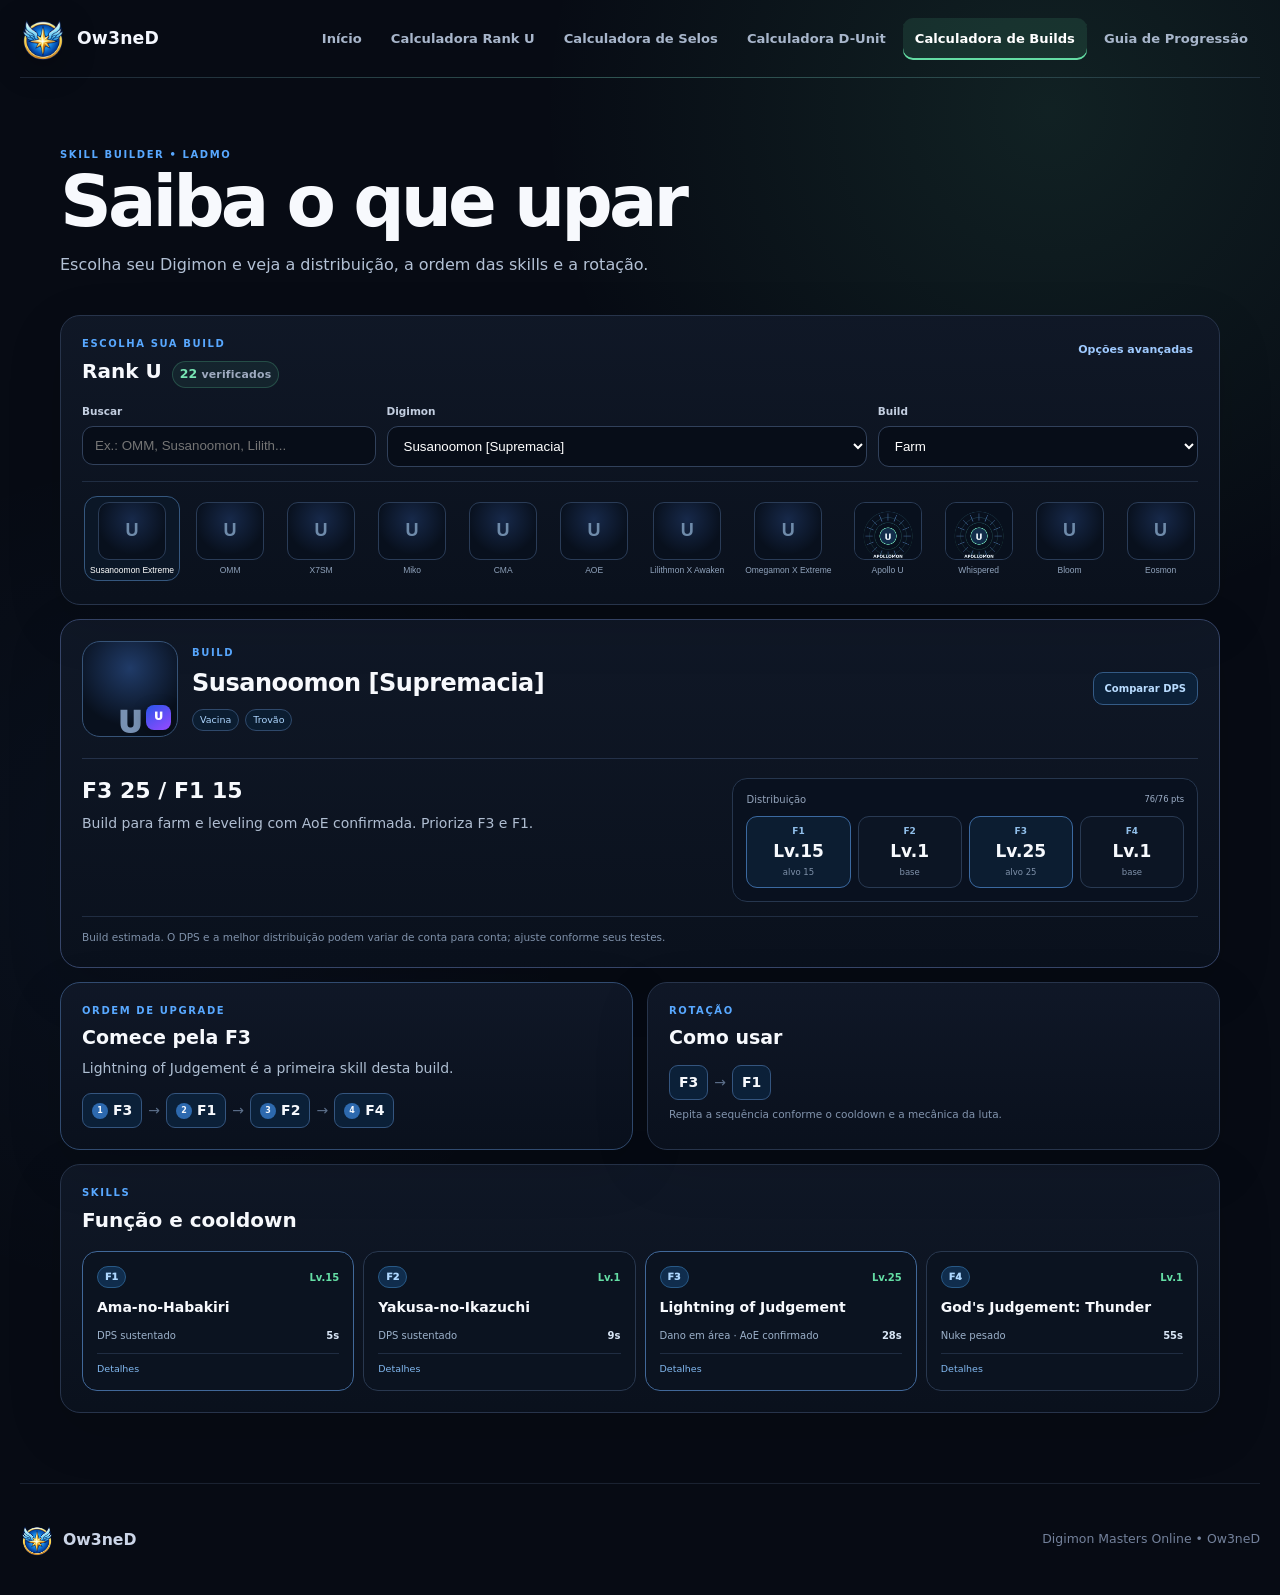
==== builds/index.html @ dea4ea3b "Add files via upload" ====
<!DOCTYPE html>

<html lang="pt-BR">
<head>
<meta charset="utf-8"/>
<meta content="width=device-width,initial-scale=1" name="viewport"/>
<meta content="#070b14" name="theme-color"/>
<meta content="Skill Builder da Ow3neD para builds Farm e DPS, skills e estimativa de DPS dos Digimon Rank U do LADMO." name="description"/>
<title>Calculadora de Builds | Ow3neD</title>
<link href="../assets/logo.png" rel="icon" type="image/png"/><link href="../assets/site.css?v=5" rel="stylesheet"/><link href="../assets/ow3ned-ui.css?v=41" rel="stylesheet"/><link href="styles.css?v=47" rel="stylesheet"/><link href="integration.css?v=47" rel="stylesheet"/>
</head>
<body data-page="builds">
<a class="skip-link" href="#conteudo">Pular para o conteúdo</a><header class="site-header">
<a aria-label="Ow3neD - página inicial" class="brand" href="../"><img alt="" height="52" src="../assets/logo.png" width="52"/><span>Ow3neD</span></a>
<nav aria-label="Navegação principal">
<a href="../">Início</a>
<a href="../calculator/">Calculadora Rank U</a>
<a href="../seals/">Calculadora de Selos</a>
<a href="../dunit/">Calculadora D-Unit</a>
<a aria-current="page" class="active" href="./">Calculadora de Builds</a>
<a href="../guide/">Guia de Progressão</a>
</nav>
</header>
<main class="shell" id="conteudo">
<section class="intro">
<p class="eyebrow">SKILL BUILDER • LADMO</p>
<h1>Saiba o que upar</h1>
<p>Escolha seu Digimon e veja a distribuição, a ordem das skills e a rotação.</p>
</section>
<section aria-labelledby="picker-title" class="picker panel">
<div class="picker-head">
<div><p class="eyebrow">ESCOLHA SUA BUILD</p><div class="picker-title-line"><h2 id="picker-title">Rank U</h2><span class="verified-count"><strong id="uCount">—</strong> verificados</span></div></div>
<button aria-controls="advancedOptions" aria-expanded="false" class="text-button" id="toggleAdvanced" type="button">Opções avançadas</button>
</div>
<div class="picker-grid">
<label>Buscar<input id="search" placeholder="Ex.: OMM, Susanoomon, Lilith..." type="search"/></label>
<label>Digimon<select id="digimon"></select></label>
<label>Build<select id="mode"></select></label>
</div>
<div class="advanced" hidden="" id="advancedOptions">
<label>Atributo<select id="attribute"><option value="all">Todos</option><option>Vacina</option><option>Dados</option><option>Vírus</option><option>Desconhecido</option></select></label>
<label>Limite da skill<select id="cap"><option>10</option><option>15</option><option>20</option><option selected="">25</option></select></label>
<label>Pontos disponíveis<input id="points" max="200" min="0" type="number" value="76"/></label>
</div>
<div aria-label="Catálogo visual Rank U" class="portrait-strip" id="portraitStrip"></div>
</section>
<section aria-live="polite" class="build-hero panel">
<div class="build-title-row">
<div class="digi-portrait main-portrait" id="mainPortrait"><img alt="" decoding="async" id="digiPortrait" loading="eager" referrerpolicy="no-referrer"/><span class="portrait-fallback">U</span><span class="rank-chip">U</span></div>
<div class="build-name">
<p class="eyebrow">BUILD</p>
<h2 id="digiName">—</h2>
<div class="tags" id="tags"></div>
</div>
<div class="hero-actions"><button class="dps-button" id="openDps" type="button">Comparar DPS</button></div>
</div>
<div class="build-summary">
<div class="summary-main">
<h3 id="buildTitle">—</h3>
<p id="buildReason">—</p>
</div>
<div class="allocation-wrap">
<div class="allocation-head"><span>Distribuição</span><small id="usedPoints">—</small></div>
<div class="allocation" id="allocation"></div>
</div>
</div>
<p class="estimate-notice">Build estimada. O DPS e a melhor distribuição podem variar de conta para conta; ajuste conforme seus testes.</p>
</section>
<section class="quick-grid">
<article class="panel quick-card focus-card">
<p class="eyebrow">ORDEM DE UPGRADE</p>
<h2 id="nextSkill">—</h2>
<p id="nextReason">—</p>
<div class="priority-track" id="priorityTrack"></div>
</article>
<article class="panel quick-card">
<p class="eyebrow">ROTAÇÃO</p>
<h2>Como usar</h2>
<div class="rotation" id="rotation"></div>
<p class="helper" id="rotationNote"></p>
</article>
</section>
<section aria-labelledby="skills-title" class="panel skills-panel">
<div class="section-head"><div><p class="eyebrow">SKILLS</p><h2 id="skills-title">Função e cooldown</h2></div></div>
<div class="skills" id="skills"></div>
</section>
</main>
<dialog aria-labelledby="dpsTitle" class="dps-modal" id="dpsModal">
<form class="dps-dialog" method="dialog">
<div class="dps-head">
<div><p class="eyebrow">COMPARADOR</p><h2 id="dpsTitle">Comparar DPS de builds</h2><p id="dpsDigiName"></p></div>
<button aria-label="Fechar" class="close-dialog" value="cancel">×</button>
</div>
<div class="dps-basics">
<label>Duração do teste (s)<input id="dpsDuration" max="600" min="10" type="number" value="60"/></label>
<label>AT / dano normal usado<input id="dpsAttack" min="0" type="number" value="0"/></label>
<label>AS (s)<input id="dpsAttackSpeed" min="0.1" step="0.01" type="number" value="2.5"/></label>
</div>
<p class="dps-helper">AT, AS, níveis, cooldown, animação e danos de skill conhecidos são preenchidos automaticamente. Ajuste qualquer valor para os números da sua conta.</p>
<section aria-labelledby="mechanicsTitle" class="compare-mechanics">
<div class="compare-section-head"><h3 id="mechanicsTitle">Mecânica das skills</h3><small>Preencha os campos que estiverem em branco.</small></div>
<div class="compare-mechanics-list" id="compareMechanics"></div>
</section>
<div class="compare-builds">
<section aria-labelledby="buildATitle" class="compare-build-card">
<div class="compare-build-head"><div><span>BUILD A</span><h3 id="buildATitle">Configuração A</h3></div><select aria-label="Selecionar Build A" id="compareBuildA"></select></div>
<label class="rotation-input">Rotação<input id="compareRotationA" placeholder="F1, F2, F1, F3" type="text"/></label>
<div class="compare-skill-list" id="compareSkillInputsA"></div>
</section>
<section aria-labelledby="buildBTitle" class="compare-build-card alt">
<div class="compare-build-head"><div><span>BUILD B</span><h3 id="buildBTitle">Configuração B</h3></div><select aria-label="Selecionar Build B" id="compareBuildB"></select></div>
<label class="rotation-input">Rotação<input id="compareRotationB" placeholder="F1, F3, F1" type="text"/></label>
<div class="compare-skill-list" id="compareSkillInputsB"></div>
</section>
</div>
<button class="run-dps" id="runDps" type="button">Comparar DPS estimado</button>
<div aria-live="polite" class="dps-result" id="dpsResult"></div>
</form>
</dialog>
<footer><div class="footer-brand"><img alt="" height="34" src="../assets/logo.png" width="34"/><strong>Ow3neD</strong></div><p>Digimon Masters Online • Ow3neD</p></footer>
<script src="data.js?v=47"></script>
<script src="dps-engine.js?v=47"></script>
<script src="app.js?v=47"></script>
<script src="../assets/ow3ned-nav.js?v=41"></script></body>
</html>
---- assets/site.css ----
:root{--bg:#070c16;--panel:#0f1726;--panel2:#131e31;--text:#f4f7ff;--muted:#9ca9c2;--blue:#4a9cff;--blue2:#55d6ff;--gold:#ffb224;--line:#24314a;--max:1180px}*{box-sizing:border-box}html{scroll-behavior:smooth}body{margin:0;background:radial-gradient(circle at 82% 8%,rgba(38,103,181,.18),transparent 28%),var(--bg);color:var(--text);font-family:Inter,ui-sans-serif,system-ui,-apple-system,"Segoe UI",sans-serif;min-height:100vh}.site-header{width:min(var(--max),calc(100% - 40px));height:84px;margin:auto;display:flex;align-items:center;justify-content:space-between;border-bottom:1px solid rgba(109,140,184,.2)}.brand{display:flex;align-items:center;gap:12px;color:var(--text);text-decoration:none;font-weight:850;font-size:1.35rem;letter-spacing:.02em}.brand img,.footer-brand img{object-fit:contain}.site-header nav{display:flex;align-items:center;gap:8px}.site-header nav a{color:#aebad1;text-decoration:none;font-size:.91rem;font-weight:650;padding:12px 14px;border-radius:10px;transition:.2s}.site-header nav a:hover,.site-header nav a:focus-visible,.site-header nav a.active{color:#fff;background:rgba(74,156,255,.12)}main{width:min(var(--max),calc(100% - 40px));margin:auto}.hero{min-height:510px;display:grid;grid-template-columns:1.25fr .75fr;gap:64px;align-items:center;padding:70px 0 54px}.eyebrow{margin:0 0 16px;color:var(--gold);font-size:.76rem;line-height:1.3;font-weight:850;letter-spacing:.24em}.hero h1{margin:0;max-width:780px;font-size:clamp(2.7rem,5.6vw,5.1rem);line-height:.98;letter-spacing:-.06em}.hero h1 span{color:var(--blue)}.lead{max-width:660px;color:#b4bfd3;font-size:1.08rem;line-height:1.72;margin:28px 0 32px}.hero-actions{display:flex;gap:12px;flex-wrap:wrap}.button{display:inline-flex;min-height:50px;align-items:center;justify-content:center;gap:22px;border-radius:12px;padding:0 20px;color:#fff;text-decoration:none;font-weight:800;font-size:.92rem;border:1px solid transparent;transition:transform .2s,box-shadow .2s,background .2s}.button:hover{transform:translateY(-2px)}.button.primary{background:linear-gradient(135deg,#287ce8,#54a8ff);box-shadow:0 12px 34px rgba(42,132,237,.22)}.button.secondary{border-color:#34445f;background:#111b2c;color:#dce5f6}.crest{position:relative;min-height:360px;display:grid;place-items:center}.crest img{position:relative;z-index:2;width:166px;height:152px;image-rendering:auto;filter:drop-shadow(0 20px 34px rgba(0,0,0,.5));transform:scale(1.05)}.crest>span{position:absolute;bottom:42px;z-index:2;color:#6c7c98;font-weight:800;font-size:.67rem;letter-spacing:.31em}.crest-ring{position:absolute;border-radius:50%;border:1px solid rgba(71,158,255,.38)}.ring-one{width:330px;height:330px;box-shadow:inset 0 0 80px rgba(36,120,220,.08)}.ring-two{width:255px;height:255px;border-color:rgba(255,178,36,.22);animation:pulse 4s ease-in-out infinite}@keyframes pulse{50%{transform:scale(1.05);opacity:.65}}.resources{padding:64px 0 76px;border-top:1px solid rgba(109,140,184,.18)}.section-heading{display:flex;align-items:end;justify-content:space-between;gap:32px;margin-bottom:28px}.section-heading h2{font-size:clamp(1.8rem,3.6vw,2.75rem);margin:0;letter-spacing:-.04em}.section-heading>p{color:var(--muted);max-width:380px;line-height:1.6;margin:0}.resource-grid{display:grid;grid-template-columns:1fr 1fr;gap:18px}.resource-card{min-height:300px;position:relative;display:grid;grid-template-columns:auto 1fr;align-content:start;gap:18px;padding:30px;border:1px solid var(--line);border-radius:20px;background:linear-gradient(145deg,rgba(18,29,48,.98),rgba(10,17,29,.98));color:var(--text);text-decoration:none;overflow:hidden;transition:transform .22s,border-color .22s,box-shadow .22s}.resource-card:hover{transform:translateY(-4px);border-color:#3e608b;box-shadow:0 20px 50px rgba(0,0,0,.28)}.resource-card:before{content:"";position:absolute;inset:auto -60px -100px auto;width:250px;height:250px;border-radius:50%;background:rgba(65,146,244,.09);filter:blur(2px)}.guide-card:before{background:rgba(255,178,36,.07)}.card-icon{display:grid;place-items:center;width:48px;height:48px;border-radius:13px;background:rgba(70,157,255,.13);border:1px solid rgba(70,157,255,.3);color:#78baff;font-size:1.35rem;font-weight:850}.guide-card .card-icon{color:#ffc15a;background:rgba(255,178,36,.1);border-color:rgba(255,178,36,.26)}.card-label{color:#7393bc;font-size:.7rem;font-weight:850;letter-spacing:.15em}.card-content h3{font-size:1.55rem;margin:10px 0 12px}.card-content p{color:#aab6cc;line-height:1.65;margin:0;max-width:500px}.card-link{display:inline-flex;gap:12px;align-items:center;margin-top:27px;color:#72b6ff;font-size:.89rem;font-weight:800}.guide-card .card-link{color:#ffc15a}.card-number{position:absolute;right:25px;top:20px;color:rgba(158,178,210,.12);font-size:3.8rem;font-weight:900;letter-spacing:-.08em}footer{width:min(var(--max),calc(100% - 40px));margin:auto;border-top:1px solid rgba(109,140,184,.18);min-height:112px;display:grid;grid-template-columns:1fr auto auto;align-items:center;gap:24px;color:#73819b;font-size:.78rem}.footer-brand{display:flex;align-items:center;gap:9px;color:#cbd5e7;font-size:.98rem}.viewer-main{width:min(1360px,calc(100% - 32px));margin:28px auto 40px}.viewer-head{display:flex;justify-content:space-between;align-items:end;gap:20px;margin-bottom:18px}.viewer-head h1{font-size:clamp(1.8rem,4vw,3rem);letter-spacing:-.04em;margin:0}.viewer-head p{color:var(--muted);margin:8px 0 0}.pdf-frame{display:block;width:100%;height:calc(100vh - 190px);min-height:620px;border:1px solid var(--line);border-radius:16px;background:#111827}.download-row{display:flex;gap:10px;flex-wrap:wrap}.download-row .button{min-height:44px}.calculator-shell{width:100%;min-height:calc(100vh - 85px);border:0;display:block;background:#080c18}@media(max-width:850px){.site-header{height:auto;padding:16px 0;align-items:flex-start}.site-header nav{flex-wrap:wrap;justify-content:flex-end}.site-header nav a{padding:9px;font-size:.8rem}.hero{grid-template-columns:1fr;padding:64px 0 34px}.crest{display:none}.resource-grid{grid-template-columns:1fr}.section-heading{align-items:flex-start;flex-direction:column}.viewer-head{align-items:flex-start;flex-direction:column}footer{grid-template-columns:1fr;padding:26px 0;gap:10px}}@media(max-width:560px){.site-header,main,footer{width:min(100% - 24px,var(--max))}.brand span{display:none}.site-header nav{gap:2px}.site-header nav a{font-size:.72rem}.hero{min-height:auto}.hero h1{font-size:2.65rem}.resource-card{grid-template-columns:1fr;min-height:330px;padding:24px}.card-number{font-size:3rem}.viewer-main{width:calc(100% - 16px)}.pdf-frame{height:70vh;min-height:460px}}
.skip-link{position:fixed;top:10px;left:10px;z-index:1000;padding:10px 14px;border-radius:9px;background:#fff;color:#07101e;font-weight:800;text-decoration:none;transform:translateY(-150%)}.skip-link:focus{transform:translateY(0)}
.crest img{width:180px;height:180px}.resource-card:focus-visible,.button:focus-visible{outline:3px solid #8fc4ff;outline-offset:3px}@media(prefers-reduced-motion:reduce){html{scroll-behavior:auto}.ring-two{animation:none}.button,.resource-card{transition:none}}
.guide-pages{display:grid;gap:18px}.guide-pages img{display:block;width:100%;height:auto;border:1px solid var(--line);border-radius:16px;background:#111827;box-shadow:0 16px 42px rgba(0,0,0,.25)}
.seal-card:before{background:rgba(85,214,255,.08)}.seal-card .card-icon{color:#79e1ff;background:rgba(85,214,255,.1);border-color:rgba(85,214,255,.26)}.seal-card .card-link{color:#79e1ff}
.dunit-card:before{background:rgba(139,92,246,.1)}.dunit-card .card-icon{color:#d2c3ff;background:rgba(139,92,246,.12);border-color:rgba(139,92,246,.34);font-size:.82rem}.dunit-card .card-link{color:#c7b6ff}
---- assets/ow3ned-ui.css ----
/* Ow3neD UI Concept v23 — shared visual system */
:root{
  --ow-bg:#070b14;
  --ow-surface:#0c1422;
  --ow-surface-2:#111c2d;
  --ow-border:rgba(130,160,205,.18);
  --ow-border-strong:rgba(116,176,255,.34);
  --ow-text:#f5f8ff;
  --ow-muted:#95a5bd;
  --ow-blue:#4a9cff;
  --ow-cyan:#55d6ff;
  --ow-gold:#ffbd52;
  --ow-ranku:#9b7cff;
  --ow-seals:#55d6ff;
  --ow-dunit:#a884ff;
  --ow-guide:#ffc45c;
  --ow-builds:#64dda4;
  --ow-radius:18px;
  --ow-shadow:0 24px 70px rgba(0,0,0,.28);
  --ow-header-max:1320px;
  --max:1320px;
  --page-accent:var(--ow-blue);
  --page-accent-rgb:74,156,255;
}

body[data-page="ranku"]{--page-accent:var(--ow-ranku);--page-accent-rgb:155,124,255}
body[data-page="seals"]{--page-accent:var(--ow-seals);--page-accent-rgb:85,214,255}
body[data-page="dunit"]{--page-accent:var(--ow-dunit);--page-accent-rgb:168,132,255}
body[data-page="guide"]{--page-accent:var(--ow-guide);--page-accent-rgb:255,196,92}
body[data-page="builds"]{--page-accent:var(--ow-builds);--page-accent-rgb:100,221,164}

body[data-page="ranku"],body[data-page="seals"],body[data-page="dunit"],body[data-page="guide"],body[data-page="builds"]{
  background:radial-gradient(circle at 82% 7%,rgba(var(--page-accent-rgb),.105),transparent 28%),radial-gradient(circle at 12% 55%,rgba(74,156,255,.045),transparent 30%),var(--ow-bg)!important;
}

/* Shared navigation */
.ow-header{
  width:min(var(--ow-header-max),calc(100% - 40px))!important;
  min-height:78px!important;
  height:auto!important;
  margin:0 auto!important;
  padding:11px 0!important;
  display:flex!important;
  align-items:center!important;
  justify-content:space-between!important;
  gap:22px!important;
  border-bottom:1px solid var(--ow-border)!important;
  position:relative;
  z-index:50;
}
.ow-header::after{
  content:"";
  position:absolute;
  left:0;right:0;bottom:-1px;height:1px;
  background:linear-gradient(90deg,transparent,rgba(var(--page-accent-rgb),.55),transparent);
  opacity:.45;
  pointer-events:none;
}
.ow-header > .brand,
.ow-header > .guildBrand,
.ow-header > .guild-brand{
  display:flex!important;
  align-items:center!important;
  gap:11px!important;
  color:var(--ow-text)!important;
  text-decoration:none!important;
  font-weight:900!important;
  font-size:1.08rem!important;
  letter-spacing:.01em!important;
  flex:0 0 auto;
}
.ow-header > .brand img,
.ow-header > .guildBrand img,
.ow-header > .guild-brand img{
  width:46px!important;
  height:46px!important;
  object-fit:contain!important;
  filter:drop-shadow(0 7px 16px rgba(0,0,0,.28));
}
.ow-nav{
  display:flex!important;
  align-items:center!important;
  justify-content:flex-end!important;
  gap:5px!important;
  flex-wrap:nowrap!important;
}
.ow-nav a{
  position:relative;
  display:inline-flex!important;
  align-items:center!important;
  min-height:42px;
  padding:0 12px!important;
  border-radius:10px!important;
  color:#a8b6cb!important;
  text-decoration:none!important;
  font-size:.82rem!important;
  line-height:1.2!important;
  font-weight:760!important;
  white-space:nowrap;
  background:transparent!important;
  transition:color .2s ease,background .2s ease,transform .2s ease!important;
}
.ow-nav a:hover,.ow-nav a:focus-visible{
  color:#fff!important;
  background:rgba(var(--page-accent-rgb),.08)!important;
}
.ow-nav a.active,.ow-nav a[aria-current="page"]{
  color:#fff!important;
  background:rgba(var(--page-accent-rgb),.11)!important;
  box-shadow:inset 0 -2px var(--page-accent);
}
.ow-nav-toggle{
  display:none;
  width:44px;height:44px;
  place-items:center;
  border:1px solid var(--ow-border-strong);
  border-radius:12px;
  background:rgba(13,22,37,.9);
  color:#fff;
  padding:0;
}
.ow-nav-toggle svg{width:22px;height:22px;stroke:currentColor;stroke-width:1.8;fill:none;stroke-linecap:round}

/* Home */
body[data-page="home"]{
  background:
    radial-gradient(circle at 78% 14%,rgba(45,127,232,.17),transparent 27%),
    radial-gradient(circle at 16% 70%,rgba(85,214,255,.055),transparent 27%),
    #070c16;
}
body[data-page="home"]::before{
  content:"";position:fixed;inset:0;pointer-events:none;z-index:-1;opacity:.20;
  background-image:linear-gradient(rgba(121,155,203,.045) 1px,transparent 1px),linear-gradient(90deg,rgba(121,155,203,.045) 1px,transparent 1px);
  background-size:52px 52px;
  mask-image:linear-gradient(to bottom,black,transparent 68%);
}
body[data-page="home"] main{width:min(1320px,calc(100% - 40px))}
body[data-page="home"] .hero{
  min-height:590px;
  grid-template-columns:minmax(0,1.18fr) minmax(340px,.82fr);
  gap:64px;
  padding:78px 0 64px;
}
body[data-page="home"] .hero-copy{position:relative;z-index:2}
body[data-page="home"] .hero-kicker-row{display:flex;flex-wrap:wrap;align-items:center;gap:8px;margin:0 0 18px}
body[data-page="home"] .hero-kicker-row .eyebrow{margin:0 10px 0 0}
body[data-page="home"] .hero-chip{
  display:inline-flex;align-items:center;gap:7px;min-height:28px;padding:0 10px;border:1px solid rgba(107,147,200,.2);border-radius:999px;background:rgba(13,23,39,.68);color:#8fa2be;font-size:.68rem;font-weight:800;letter-spacing:.055em;text-transform:uppercase
}
body[data-page="home"] .hero-chip::before{content:"";width:5px;height:5px;border-radius:50%;background:#5ae0b1;box-shadow:0 0 0 4px rgba(90,224,177,.08)}
body[data-page="home"] .hero h1{font-size:clamp(3rem,5.5vw,5.35rem);max-width:820px}
body[data-page="home"] .hero h1 span{background:linear-gradient(90deg,#59aaff,#55d6ff);-webkit-background-clip:text;background-clip:text;color:transparent}
body[data-page="home"] .lead{max-width:720px;color:#aab7cb;font-size:1.05rem}
body[data-page="home"] .hero-actions{gap:10px}
body[data-page="home"] .button{border-radius:13px;min-height:52px}
body[data-page="home"] .button.primary{background:linear-gradient(135deg,#287ce8,#55b2ff);box-shadow:0 14px 42px rgba(42,132,237,.25)}
body[data-page="home"] .button.secondary{background:rgba(15,25,42,.76);border-color:#31415d}
body[data-page="home"] .hero-proof{display:flex;align-items:center;gap:18px;margin-top:28px;color:#71839e;font-size:.75rem;font-weight:700}
body[data-page="home"] .hero-proof span{display:inline-flex;align-items:center;gap:7px}
body[data-page="home"] .hero-proof i{width:6px;height:6px;border-radius:50%;background:#4a9cff;box-shadow:0 0 14px rgba(74,156,255,.8)}

body[data-page="home"] .crest{min-height:420px;isolation:isolate}
body[data-page="home"] .crest::before{content:"";position:absolute;width:330px;height:330px;border-radius:50%;background:radial-gradient(circle,rgba(43,122,220,.15),rgba(43,122,220,.02) 52%,transparent 68%);filter:blur(5px)}
body[data-page="home"] .crest::after{content:"";position:absolute;width:390px;height:390px;border-radius:50%;border:1px dashed rgba(91,157,237,.18);animation:ow-spin 34s linear infinite}
body[data-page="home"] .crest img{width:190px;height:190px;filter:drop-shadow(0 24px 40px rgba(0,0,0,.48)) drop-shadow(0 0 28px rgba(52,137,239,.12))}
body[data-page="home"] .ring-one{width:350px;height:350px;border-color:rgba(85,169,255,.28)}
body[data-page="home"] .ring-two{width:270px;height:270px;border-color:rgba(255,189,82,.18)}
body[data-page="home"] .crest>span{bottom:50px;color:#657793}
body[data-page="home"] .orbit-node{position:absolute;width:9px;height:9px;border-radius:50%;background:#55d6ff;box-shadow:0 0 18px #55d6ff;z-index:3}
body[data-page="home"] .orbit-node.one{transform:translate(143px,-82px)}
body[data-page="home"] .orbit-node.two{transform:translate(-121px,105px);width:6px;height:6px;background:#ffbd52;box-shadow:0 0 16px #ffbd52}
@keyframes ow-spin{to{transform:rotate(360deg)}}

body[data-page="home"] .resources{padding:68px 0 82px}
body[data-page="home"] .section-heading{margin-bottom:30px}
body[data-page="home"] .resource-grid{gap:16px}
body[data-page="home"] .resource-card{
  --card-accent:#4a9cff;
  --card-rgb:74,156,255;
  min-height:292px;
  border-radius:18px;
  border-color:rgba(126,155,198,.18);
  background:linear-gradient(150deg,rgba(18,29,48,.94),rgba(9,16,28,.98));
  box-shadow:inset 0 1px rgba(255,255,255,.018);
}
body[data-page="home"] .resource-card::after{content:"";position:absolute;left:0;top:0;bottom:0;width:2px;background:linear-gradient(180deg,transparent,var(--card-accent),transparent);opacity:.72}
body[data-page="home"] .resource-card:hover{border-color:rgba(var(--card-rgb),.42);box-shadow:0 20px 58px rgba(0,0,0,.3),0 0 0 1px rgba(var(--card-rgb),.06)}
body[data-page="home"] .calculator-card{--card-accent:var(--ow-ranku);--card-rgb:155,124,255}
body[data-page="home"] .seal-card{--card-accent:var(--ow-seals);--card-rgb:85,214,255}
body[data-page="home"] .dunit-card{--card-accent:var(--ow-dunit);--card-rgb:168,132,255}
body[data-page="home"] .guide-card{--card-accent:var(--ow-guide);--card-rgb:255,196,92}
body[data-page="home"] .builds-card{--card-accent:var(--ow-builds);--card-rgb:100,221,164;grid-column:1/-1}
body[data-page="home"] .card-icon{width:50px;height:50px;border-radius:14px;color:var(--card-accent)!important;background:rgba(var(--card-rgb),.095)!important;border-color:rgba(var(--card-rgb),.25)!important}
body[data-page="home"] .card-icon svg{width:24px;height:24px;fill:none;stroke:currentColor;stroke-width:1.65;stroke-linecap:round;stroke-linejoin:round}
body[data-page="home"] .card-label{color:rgba(var(--card-rgb),.72)}
body[data-page="home"] .card-link{color:var(--card-accent)!important}
body[data-page="home"] .card-number{color:rgba(var(--card-rgb),.09)}
body[data-page="home"] .card-content h3{letter-spacing:-.02em}

/* Shared content polish for tools */
body[data-page="seals"] .planner-panel,
body[data-page="seals"] .route-panel,
body[data-page="seals"] .codex-panel{
  border-color:rgba(var(--page-accent-rgb),.16);
  box-shadow:0 20px 55px rgba(0,0,0,.18);
}
body[data-page="seals"] .seal-count strong{color:var(--page-accent)}
body[data-page="seals"] .seal-button.primary{background:linear-gradient(135deg,#2789da,#55d6ff)}

body[data-page="ranku"] .wrap{width:min(1320px,calc(100% - 40px))!important}
body[data-page="ranku"] .card{border-color:rgba(var(--page-accent-rgb),.17)!important;box-shadow:0 20px 55px rgba(0,0,0,.16)}
body[data-page="ranku"] .btn.primary{background:linear-gradient(135deg,#6f59df,#9b7cff)!important}
body[data-page="ranku"] .badge{border-color:rgba(var(--page-accent-rgb),.32)!important;background:rgba(var(--page-accent-rgb),.09)!important}

body[data-page="dunit"] .shell{width:min(1320px,calc(100% - 40px))}
body[data-page="dunit"] .card{border-color:rgba(var(--page-accent-rgb),.16)}
body[data-page="dunit"] .btn.primary{background:linear-gradient(135deg,#8b5cf6,#6b46d9)}
body[data-page="dunit"] .mark{box-shadow:0 12px 32px rgba(var(--page-accent-rgb),.13)}

body[data-page="guide"] .viewer-main{width:min(1320px,calc(100% - 40px))}
body[data-page="guide"] .guide-pages img{border-color:rgba(var(--page-accent-rgb),.19);box-shadow:0 20px 58px rgba(0,0,0,.28)}
body[data-page="guide"] .button.primary{background:linear-gradient(135deg,#da8f28,#ffc45c);color:#1b1306;box-shadow:0 12px 34px rgba(218,143,40,.14)}

@media(max-width:980px){
  .ow-header{width:min(100% - 28px,var(--ow-header-max))!important;min-height:72px!important}
  .ow-nav-toggle{display:grid}
  .ow-nav{
    position:absolute!important;
    top:calc(100% + 8px);
    right:0;
    width:min(340px,calc(100vw - 28px));
    display:grid!important;
    gap:5px!important;
    padding:10px!important;
    border:1px solid var(--ow-border-strong)!important;
    border-radius:15px!important;
    background:rgba(8,14,24,.97)!important;
    box-shadow:0 24px 60px rgba(0,0,0,.42)!important;
    backdrop-filter:blur(18px);
    opacity:0;
    visibility:hidden;
    transform:translateY(-8px) scale(.98);
    transform-origin:top right;
    transition:.18s ease!important;
  }
  .ow-nav.is-open{opacity:1;visibility:visible;transform:translateY(0) scale(1)}
  .ow-nav a{width:100%;min-height:44px;padding:0 13px!important}
  body[data-page="home"] .hero{grid-template-columns:1fr;min-height:auto;padding:62px 0 42px}
  body[data-page="home"] .crest{display:none}
}

@media(max-width:620px){
  .ow-header{width:calc(100% - 22px)!important;padding:9px 0!important}
  .ow-header > .brand img,.ow-header > .guildBrand img,.ow-header > .guild-brand img{width:40px!important;height:40px!important}
  .ow-header > .brand span,.ow-header > .guildBrand span,.ow-header > .guild-brand span{display:inline!important;font-size:1rem}
  body[data-page="home"] main{width:calc(100% - 24px)}
  body[data-page="home"] .hero{padding-top:48px}
  body[data-page="home"] .hero h1{font-size:clamp(2.65rem,13vw,3.75rem)}
  body[data-page="home"] .hero-kicker-row{align-items:flex-start}
  body[data-page="home"] .hero-kicker-row .eyebrow{width:100%;margin-bottom:3px}
  body[data-page="home"] .hero-proof{flex-wrap:wrap;gap:10px 16px}
  body[data-page="home"] .resource-card{grid-template-columns:auto 1fr!important;min-height:0!important;padding:22px!important}
  body[data-page="home"] .builds-card{grid-column:auto}
  body[data-page="home"] .card-number{font-size:2.8rem;right:18px}
  body[data-page="home"] .card-content p{font-size:.9rem}
  body[data-page="ranku"] .wrap{width:calc(100% - 20px)!important}
  body[data-page="guide"] .viewer-main{width:calc(100% - 20px)}
}

@media(prefers-reduced-motion:reduce){
  body[data-page="home"] .crest::after{animation:none}
  .ow-nav{transition:none!important}
}

/* Shared accessibility helpers */
.skip-link{position:fixed;top:10px;left:10px;z-index:1000;padding:10px 14px;border-radius:9px;background:#fff;color:#07101e;font-weight:800;text-decoration:none;transform:translateY(-180%);transition:transform .15s ease}
.skip-link:focus-visible{transform:translateY(0)}
.sr-only{position:absolute!important;width:1px!important;height:1px!important;padding:0!important;margin:-1px!important;overflow:hidden!important;clip:rect(0,0,0,0)!important;white-space:nowrap!important;border:0!important}
---- builds/styles.css ----
:root{--bg:#070b14;--panel:#101827;--panel2:#0b1320;--line:#27344b;--line2:#344760;--text:#f7f9fd;--muted:#93a3ba;--blue:#58a8ff;--violet:#9176ff;--green:#64dda4;--gold:#ffc857;--red:#ff8ca1}*{box-sizing:border-box}html{color-scheme:dark;scroll-behavior:smooth}body{margin:0;background:radial-gradient(circle at 12% -8%,#11294d 0,transparent 31%),radial-gradient(circle at 92% -4%,#211640 0,transparent 25%),var(--bg);color:var(--text);font:14px/1.5 Inter,ui-sans-serif,system-ui,-apple-system,"Segoe UI",sans-serif}.topbar{height:68px;position:sticky;top:0;z-index:20;display:flex;align-items:center;justify-content:space-between;padding:0 max(18px,calc((100vw - 1160px)/2));background:rgba(7,11,20,.9);border-bottom:1px solid #1a273b;backdrop-filter:blur(16px)}.brand{display:flex;align-items:center;gap:11px;color:inherit;text-decoration:none}.brand-mark{width:38px;height:38px;display:grid;place-items:center;border-radius:12px;background:linear-gradient(145deg,var(--blue),var(--violet));font-weight:950;box-shadow:0 8px 30px rgba(90,120,255,.24)}.brand strong,.brand small{display:block}.brand small{color:var(--muted);font-size:10px;margin-top:1px}.catalog-count{font-size:11px;color:var(--muted)}.catalog-count strong{font-size:15px;color:#fff;margin-right:3px}.shell{max-width:1160px;margin:auto;padding:46px 18px 70px}.intro{padding:24px 0 38px;max-width:820px}.eyebrow{margin:0 0 6px;font-size:10px;font-weight:900;letter-spacing:.16em;color:var(--blue)}.intro h1{font-size:clamp(42px,6.5vw,72px);line-height:.95;letter-spacing:-.055em;margin:0}.intro h1 span{color:#9ebfe7}.intro>p:last-child{max-width:690px;color:#b3c1d5;font-size:16px;margin:18px 0 0}.panel{background:linear-gradient(180deg,rgba(16,24,39,.97),rgba(10,17,29,.97));border:1px solid var(--line);border-radius:20px;padding:21px;box-shadow:0 18px 55px rgba(0,0,0,.13)}.picker{position:relative}.picker-head,.section-head{display:flex;align-items:flex-start;justify-content:space-between;gap:16px;margin-bottom:16px}.picker-head h2,.section-head h2{margin:0;font-size:20px}.text-button{border:0;background:transparent;color:#9fcaff;font:inherit;font-size:11px;font-weight:800;padding:5px;cursor:pointer}.text-button:hover{color:#fff}.picker-grid{display:grid;grid-template-columns:1.1fr 1.8fr 1.2fr;gap:11px}.advanced{display:grid;grid-template-columns:repeat(3,1fr);gap:11px;padding-top:13px;margin-top:13px;border-top:1px solid #202d42}.advanced[hidden]{display:none}label{font-size:10.5px;font-weight:750;color:#c3cee0}input,select{display:block;width:100%;margin-top:6px;padding:11px 12px;border:1px solid #31415b;border-radius:11px;background:#070d18;color:#fff;outline:0}input:focus,select:focus{border-color:var(--blue);box-shadow:0 0 0 3px rgba(88,168,255,.12)}.build-hero{margin-top:14px;border-color:#37466a}.build-title-row{display:grid;grid-template-columns:auto 1fr auto;gap:14px;align-items:center}.build-name h2{margin:0;font-size:24px;letter-spacing:-.02em}.tags{display:flex;gap:6px;flex-wrap:wrap;margin-top:8px}.tags span{font-size:9.5px;padding:3px 7px;border:1px solid #2f496b;border-radius:999px;color:#aed6ff;background:#0b1d31}.tags .oc{border-color:#644d91;color:#cebfff;background:#171128}.build-summary{display:grid;grid-template-columns:1.35fr 1fr;gap:22px;margin-top:21px;padding-top:19px;border-top:1px solid #243149}.summary-main h3{font-size:22px;line-height:1.2;margin:0}.summary-main>p{color:#afbdd1;margin:9px 0 0;max-width:680px}.allocation-wrap{background:#09111f;border:1px solid #26364e;border-radius:15px;padding:13px}.allocation-head{display:flex;justify-content:space-between;align-items:center;color:var(--muted);font-size:10px;margin-bottom:9px}.allocation-head small{color:#9fb1ca}.allocation{display:grid;grid-template-columns:repeat(auto-fit,minmax(70px,1fr));gap:7px}.allocation-item{min-height:72px;display:flex;flex-direction:column;justify-content:center;align-items:center;border:1px solid #293a53;border-radius:11px;background:#0c1524}.allocation-item.active{border-color:#3b69a0;background:#0c1d31}.allocation-item>span{font-size:9px;font-weight:900;color:#91bfea}.allocation-item strong{font-size:17px;margin:1px 0}.allocation-item small{font-size:8.5px;color:#7f91aa}.allocation-item.priority-only strong{color:var(--green)}.estimate-notice{margin:14px 0 0;padding-top:13px;border-top:1px solid #202d42;color:#7f91aa;font-size:10.5px;line-height:1.5}.quick-grid{display:grid;grid-template-columns:1fr 1fr;gap:14px;margin-top:14px}.quick-card h2{font-size:19px;margin:0}.quick-card>p:not(.eyebrow){color:#aebed2;margin:7px 0 0}.focus-card{border-color:#314b70}.priority-track,.rotation{display:flex;align-items:center;gap:6px;flex-wrap:wrap;margin-top:14px}.priority-track span,.rotation span{display:flex;align-items:center;gap:5px;font-weight:900;padding:6px 9px;border:1px solid #34557f;border-radius:9px;background:#0b2038}.priority-track b{width:16px;height:16px;display:grid;place-items:center;border-radius:50%;font-size:8px;background:#2d69ae}.priority-track i,.rotation i{font-style:normal;color:#5c6f8a}.helper{font-size:10.5px!important;color:#8294ad!important}.skills-panel{margin-top:14px}.skills{display:grid;grid-template-columns:repeat(auto-fit,minmax(205px,1fr));gap:9px}.skill-card{background:var(--panel2);border:1px solid #29384f;border-radius:15px;padding:14px;min-width:0}.skill-card.active{border-color:#416899}.skill-head{display:flex;justify-content:space-between;align-items:center;gap:8px}.skill-head>strong{font-size:10px;color:var(--green)}.fid{font-size:9.5px;font-weight:950;color:#add7ff;background:#102d4d;border:1px solid #285986;padding:3px 7px;border-radius:999px}.skill-card h3{font-size:14px;line-height:1.25;margin:11px 0}.skill-line{display:flex;justify-content:space-between;gap:10px;color:#9cb1ca;font-size:10px}.skill-line b{color:#d8e5f5;white-space:nowrap}.skill-card details{margin-top:10px;border-top:1px solid #202d42;padding-top:8px}.skill-card summary{cursor:pointer;color:#82b9f1;font-size:9.5px;list-style:none}.skill-card summary::-webkit-details-marker{display:none}.skill-details{display:grid;gap:5px;margin-top:8px;color:#8798b0;font-size:9.5px}footer{text-align:center;padding:26px 16px;color:#5f7089;border-top:1px solid #182339;font-size:10px}@media(max-width:820px){.picker-grid{grid-template-columns:1fr 1.5fr}.picker-grid label:last-child{grid-column:1/-1}.build-summary,.quick-grid{grid-template-columns:1fr}.advanced{grid-template-columns:1fr 1fr 1fr}}@media(max-width:560px){.topbar{height:62px;padding:0 12px}.shell{padding:28px 12px 48px}.intro{padding:13px 0 28px}.intro h1{font-size:42px}.intro>p:last-child{font-size:14px}.panel{padding:16px;border-radius:16px}.picker-grid,.advanced{grid-template-columns:1fr}.picker-grid label:last-child{grid-column:auto}.build-title-row{grid-template-columns:auto 1fr}.build-name h2{font-size:20px}.build-summary{gap:15px}.allocation{grid-template-columns:repeat(4,1fr)}.catalog-count{font-size:0}.catalog-count strong{font-size:13px}.catalog-count:after{content:' U';font-size:10px}.picker-head{align-items:center}.skills{grid-template-columns:1fr 1fr}}@media(max-width:390px){.skills{grid-template-columns:1fr}.allocation{grid-template-columns:repeat(3,1fr)}}

/* v4 — catálogo visual + simulador de DPS */
.portrait-strip{display:flex;gap:9px;overflow-x:auto;padding:14px 2px 2px;margin-top:14px;border-top:1px solid #202d42;scrollbar-width:thin;scrollbar-color:#334a6b transparent}.portrait-option{flex:0 0 82px;border:1px solid transparent;background:transparent;color:#91a4bd;border-radius:13px;padding:5px;cursor:pointer;text-align:center}.portrait-option:hover,.portrait-option.active{border-color:#35577e;background:#0b1727;color:#fff}.mini-portrait{position:relative;width:68px;height:58px;margin:auto;display:grid;place-items:center;border:1px solid #2a3c57;border-radius:11px;background:radial-gradient(circle at 50% 30%,#17294a,#08101d 68%);overflow:hidden}.mini-portrait img{width:100%;height:100%;object-fit:contain;opacity:0;transition:opacity .18s}.mini-portrait.has-image img{opacity:1}.mini-portrait b{position:absolute;font-size:18px;color:#6f8baa}.mini-portrait.has-image b{display:none}.portrait-option small{display:block;margin-top:5px;white-space:nowrap;overflow:hidden;text-overflow:ellipsis;font-size:8.5px}.build-title-row{grid-template-columns:auto 1fr auto}.digi-portrait{position:relative;display:grid;place-items:center;background:radial-gradient(circle at 50% 28%,#203b68,#08101d 70%);border:1px solid #365377;overflow:hidden}.main-portrait{width:96px;height:96px;border-radius:18px}.digi-portrait img{width:100%;height:100%;object-fit:contain;opacity:0;transition:opacity .18s}.digi-portrait.has-image img{opacity:1}.portrait-fallback{font-size:30px;font-weight:950;color:#7891b3}.digi-portrait.has-image .portrait-fallback{display:none}.rank-chip{position:absolute;right:6px;bottom:6px;min-width:25px;height:25px;padding:0 6px;display:grid;place-items:center;border-radius:8px;background:linear-gradient(145deg,#2855ea,#984aff);font-size:11px;font-weight:950;color:#fff;box-shadow:0 4px 15px rgba(0,0,0,.3)}.hero-actions{display:flex;flex-direction:column;align-items:flex-end;gap:8px}.dps-button{border:1px solid #345b86;background:#0c2139;color:#b9dcff;border-radius:10px;padding:8px 11px;font:inherit;font-size:10px;font-weight:850;cursor:pointer}.dps-button:hover{border-color:#62aaff;color:#fff;background:#102c4a}.dps-modal{width:min(850px,calc(100vw - 24px));max-height:90vh;padding:0;border:1px solid #31415d;border-radius:20px;background:#0a111e;color:#fff;box-shadow:0 30px 120px rgba(0,0,0,.7)}.dps-modal::backdrop{background:rgba(2,6,12,.76);backdrop-filter:blur(5px)}.dps-dialog{padding:22px}.dps-head{display:flex;justify-content:space-between;align-items:flex-start;gap:18px}.dps-head h2{margin:0;font-size:25px}.dps-head>div>p:last-child{margin:5px 0 0;color:#8fa3bd}.close-dialog{width:34px;height:34px;border:1px solid #33455f;border-radius:10px;background:#111a29;color:#d9e4f3;font-size:23px;line-height:1;cursor:pointer}.dps-basics{display:grid;grid-template-columns:repeat(3,1fr);gap:10px;margin-top:18px}.dps-helper{margin:14px 0;color:#9dafc6;font-size:10.5px;line-height:1.55}.run-dps{width:100%;margin-top:13px;padding:11px 14px;border:1px solid #30725b;border-radius:11px;background:#0d3025;color:#83edbd;font-weight:900;cursor:pointer}.run-dps:hover{background:#124332}.dps-result{margin-top:13px}.dps-error{padding:11px;border:1px solid #704153;border-radius:10px;background:#28131b;color:#ffb2c2}
@media(max-width:820px){.main-portrait{width:78px;height:78px}}
@media(max-width:560px){.build-title-row{grid-template-columns:auto 1fr}.hero-actions{grid-column:1/-1;flex-direction:row;align-items:center;justify-content:space-between}.main-portrait{width:70px;height:70px}.portrait-option{flex-basis:72px}.mini-portrait{width:58px;height:52px}.dps-dialog{padding:16px}.dps-basics{grid-template-columns:1fr}}

/* v5 — comparador de builds + auditoria */
.dps-modal{width:min(1120px,calc(100vw - 24px))}
.compare-mechanics{margin-top:16px;padding-top:14px;border-top:1px solid #223149}.compare-section-head{display:flex;align-items:end;justify-content:space-between;gap:12px;margin-bottom:9px}.compare-section-head h3{margin:0;font-size:14px}.compare-section-head small{color:#7488a3;font-size:9px}.compare-mechanics-list{display:grid;gap:7px}.compare-mechanic-row{display:grid;grid-template-columns:minmax(190px,1.4fr) repeat(3,1fr);gap:8px;align-items:end;padding:9px 10px;border:1px solid #26374e;border-radius:12px;background:#0a1422}.compare-mechanic-row>div{min-width:0}.compare-mechanic-row>div strong{display:block;margin-top:6px;font-size:11px;white-space:nowrap;overflow:hidden;text-overflow:ellipsis}.compare-mechanic-row input{padding:8px 9px}.compare-builds{display:grid;grid-template-columns:1fr 1fr;gap:12px;margin-top:14px}.compare-build-card{border:1px solid #32577d;border-radius:15px;padding:13px;background:#0a1727}.compare-build-card.alt{border-color:#604e8b;background:#121128}.compare-build-head{display:grid;grid-template-columns:1fr minmax(150px,210px);align-items:end;gap:10px}.compare-build-head span{font-size:8px;font-weight:950;letter-spacing:.12em;color:#78baff}.compare-build-card.alt .compare-build-head span{color:#bdabff}.compare-build-head h3{margin:2px 0 0;font-size:14px}.compare-build-head select{margin:0;padding:8px 9px}.rotation-input{display:block;margin-top:10px}.rotation-input input{padding:9px 10px}.compare-skill-list{display:grid;gap:7px;margin-top:10px}.compare-skill-row{display:grid;grid-template-columns:minmax(150px,1.2fr) 82px 1fr;gap:8px;align-items:end;padding:9px;border:1px solid #26364d;border-radius:11px;background:#09121f}.compare-skill-row>div{min-width:0}.compare-skill-row>div strong{display:block;margin-top:6px;font-size:10.5px;white-space:nowrap;overflow:hidden;text-overflow:ellipsis}.compare-skill-row input{padding:8px 9px}.compare-result-summary{display:flex;justify-content:space-between;gap:16px;align-items:center;padding:12px 13px;border:1px solid #315d4f;border-radius:12px;background:#0b211b}.compare-result-summary strong{color:#8becbe;font-size:12px}.compare-result-summary span{color:#819b91;font-size:9.5px;text-align:right}.compare-result-grid{display:grid;grid-template-columns:1fr 1fr;gap:9px;margin-top:9px}.compare-result-card{padding:13px;border:1px solid #2c405a;border-radius:13px;background:#0a1422}.compare-result-card>span{font-size:8px;font-weight:950;letter-spacing:.1em;color:#78baff}.compare-result-card:nth-child(2)>span{color:#bdabff}.compare-result-card h3{margin:4px 0 9px;font-size:13px}.compare-result-card>strong{display:block;font-size:26px;color:#7fe8ba}.compare-result-card>strong small{font-size:9px;color:#7f9b91}.compare-result-card p{margin:2px 0 9px;color:#879bb4;font-size:9.5px}.compare-result-card>div{padding-top:8px;border-top:1px solid #203047;color:#8fa2b9;font-size:9px}.compare-result-card>div b{color:#d7e4f3}.compare-result-card>small{display:block;margin-top:7px;color:#657b95;font-size:8.5px}.empty-catalog{margin:0;color:#8fa1b8;font-size:11px}
@media(max-width:900px){.compare-builds{grid-template-columns:1fr}.compare-mechanic-row{grid-template-columns:1fr 1fr 1fr}.compare-mechanic-row>div{grid-column:1/-1}.compare-result-grid{grid-template-columns:1fr}}
@media(max-width:560px){.compare-section-head,.compare-result-summary{align-items:flex-start;flex-direction:column}.compare-result-summary span{text-align:left}.compare-mechanic-row{grid-template-columns:1fr}.compare-mechanic-row>div{grid-column:auto}.compare-build-head{grid-template-columns:1fr}.compare-skill-row{grid-template-columns:1fr 1fr}.compare-skill-row>div{grid-column:1/-1}}
---- builds/integration.css ----
/* Integração do Skill Builder com o portal Ow3neD */
body[data-page="builds"]{--page-accent:#64dda4;--page-accent-rgb:100,221,164}
body[data-page="builds"] .site-header{font-size:14px}
body[data-page="builds"] .site-header .brand{font-size:1.08rem!important;font-weight:900!important;color:#f5f8ff!important}
body[data-page="builds"] .site-header .brand img{width:46px!important;height:46px!important}
body[data-page="builds"] .shell{width:min(1160px,calc(100% - 36px));max-width:1160px;padding-left:0;padding-right:0}
body[data-page="builds"] footer{width:min(1320px,calc(100% - 40px));margin:auto;min-height:112px;padding:0;border-top:1px solid rgba(109,140,184,.18);display:grid;grid-template-columns:1fr auto;align-items:center;gap:24px;text-align:left;color:#73819b;font-size:.78rem}
body[data-page="builds"] footer .footer-brand{display:flex;align-items:center;gap:9px;color:#cbd5e7;font-size:.98rem}
body[data-page="builds"] footer .footer-brand img{object-fit:contain}
@media(max-width:850px){body[data-page="builds"] footer{grid-template-columns:1fr;padding:26px 0;gap:10px}}
@media(max-width:620px){body[data-page="builds"] .shell{width:calc(100% - 24px)}body[data-page="builds"] footer{width:calc(100% - 24px)}}

body[data-page="builds"] .picker-title-line{display:flex;align-items:baseline;gap:10px;flex-wrap:wrap}
body[data-page="builds"] .verified-count{display:inline-flex;align-items:center;gap:4px;padding:3px 7px;border:1px solid rgba(100,221,164,.22);border-radius:999px;background:rgba(100,221,164,.07);color:#9fabc0;font-size:.68rem;font-weight:700;letter-spacing:.02em}
body[data-page="builds"] .verified-count strong{color:#78e5b3;font-size:.78rem}
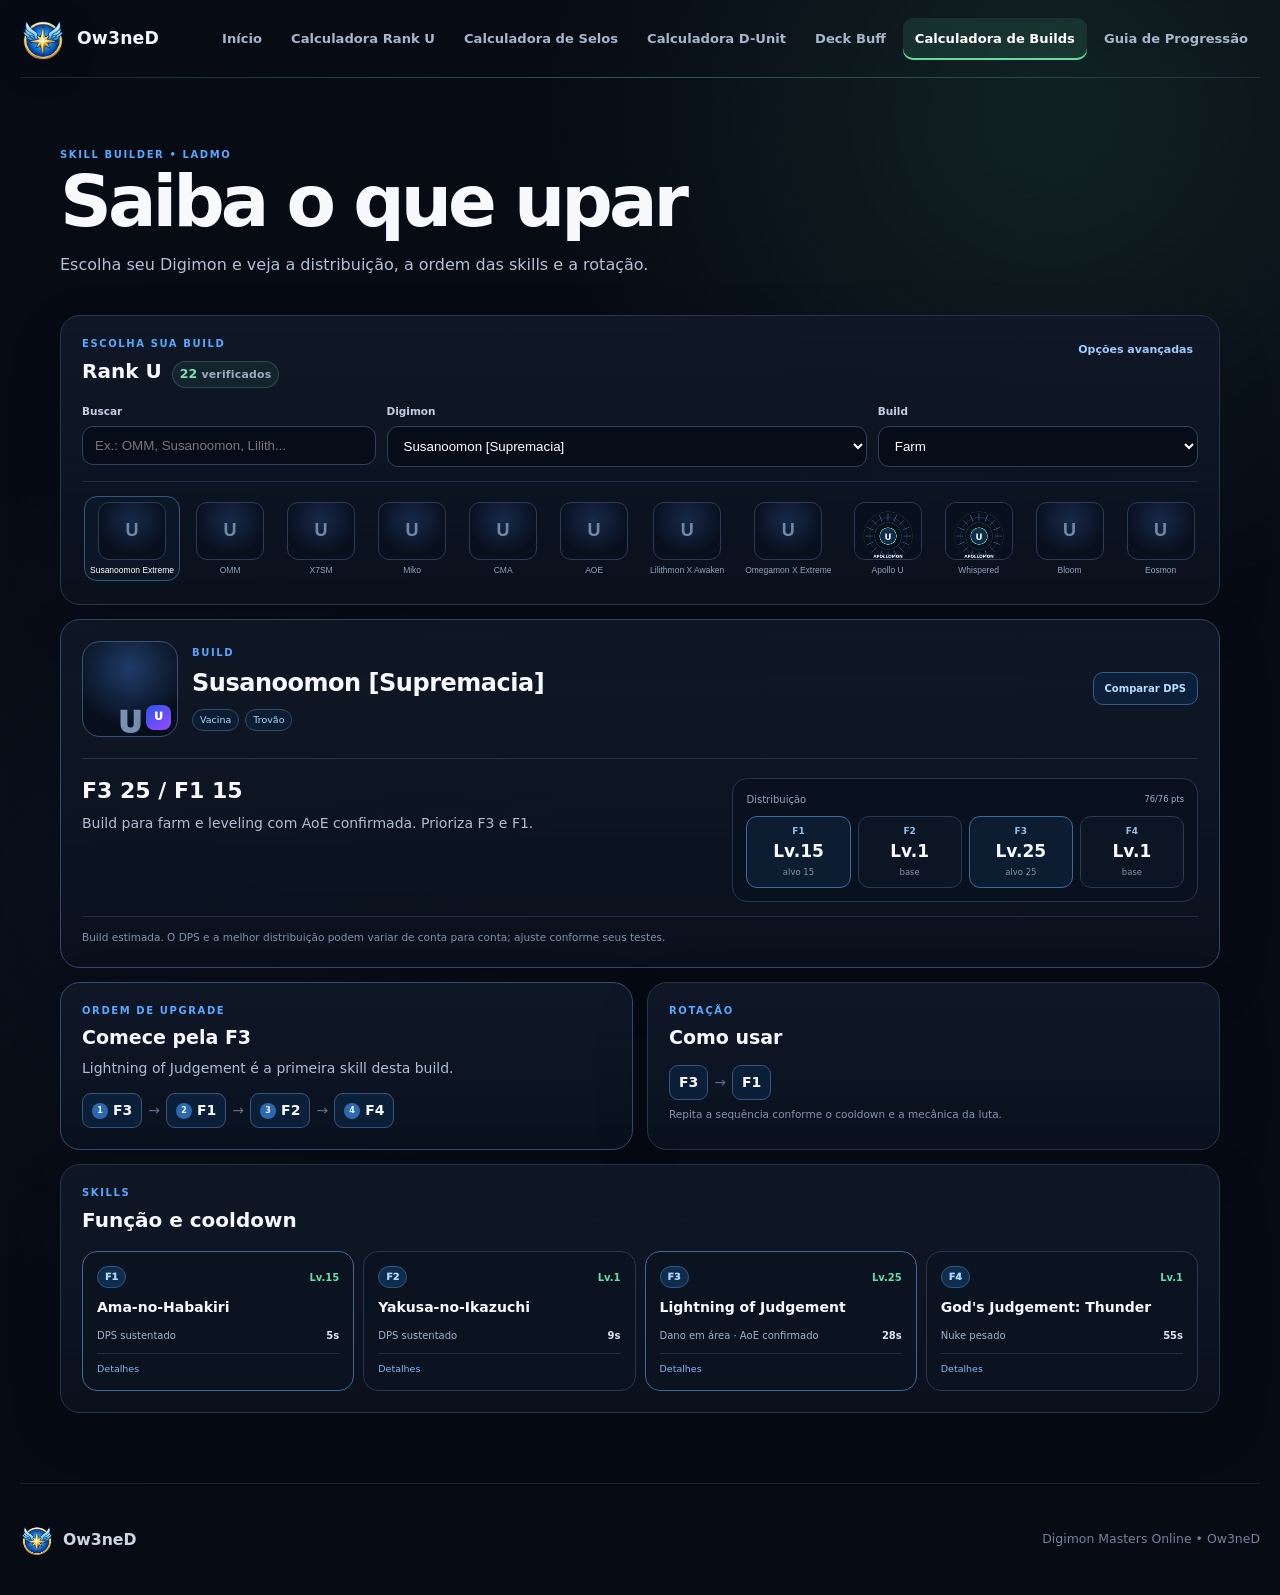
==== commit a685bb44: "Add files via upload" ====
--- a/builds/index.html
+++ b/builds/index.html
@@ -7,7 +7,7 @@
 <meta content="#070b14" name="theme-color"/>
 <meta content="Skill Builder da Ow3neD para builds Farm e DPS, skills e estimativa de DPS dos Digimon Rank U do LADMO." name="description"/>
 <title>Calculadora de Builds | Ow3neD</title>
-<link href="../assets/logo.png" rel="icon" type="image/png"/><link href="../assets/site.css?v=5" rel="stylesheet"/><link href="../assets/ow3ned-ui.css?v=41" rel="stylesheet"/><link href="styles.css?v=47" rel="stylesheet"/><link href="integration.css?v=47" rel="stylesheet"/>
+<link href="../assets/logo.png" rel="icon" type="image/png"/><link href="../assets/site.css?v=5" rel="stylesheet"/><link href="../assets/ow3ned-ui.css?v=54" rel="stylesheet"/><link href="styles.css?v=47" rel="stylesheet"/><link href="integration.css?v=47" rel="stylesheet"/>
 </head>
 <body data-page="builds">
 <a class="skip-link" href="#conteudo">Pular para o conteúdo</a><header class="site-header">
@@ -17,6 +17,7 @@
 <a href="../calculator/">Calculadora Rank U</a>
 <a href="../seals/">Calculadora de Selos</a>
 <a href="../dunit/">Calculadora D-Unit</a>
+<a href="../decks/">Deck Buff</a>
 <a aria-current="page" class="active" href="./">Calculadora de Builds</a>
 <a href="../guide/">Guia de Progressão</a>
 </nav>
@@ -89,7 +90,7 @@
 <form class="dps-dialog" method="dialog">
 <div class="dps-head">
 <div><p class="eyebrow">COMPARADOR</p><h2 id="dpsTitle">Comparar DPS de builds</h2><p id="dpsDigiName"></p></div>
-<button aria-label="Fechar" class="close-dialog" value="cancel">×</button>
+<button aria-label="Fechar" class="close-dialog" type="submit" value="cancel">×</button>
 </div>
 <div class="dps-basics">
 <label>Duração do teste (s)<input id="dpsDuration" max="600" min="10" type="number" value="60"/></label>
@@ -121,5 +122,5 @@
 <script src="data.js?v=47"></script>
 <script src="dps-engine.js?v=47"></script>
 <script src="app.js?v=47"></script>
-<script src="../assets/ow3ned-nav.js?v=41"></script></body>
+<script src="../assets/ow3ned-nav.js?v=54"></script></body>
 </html>
--- a/assets/ow3ned-ui.css
+++ b/assets/ow3ned-ui.css
@@ -15,6 +15,7 @@
   --ow-dunit:#a884ff;
   --ow-guide:#ffc45c;
   --ow-builds:#64dda4;
+  --ow-decks:#ff7d67;
   --ow-radius:18px;
   --ow-shadow:0 24px 70px rgba(0,0,0,.28);
   --ow-header-max:1320px;
@@ -28,8 +29,9 @@
 body[data-page="dunit"]{--page-accent:var(--ow-dunit);--page-accent-rgb:168,132,255}
 body[data-page="guide"]{--page-accent:var(--ow-guide);--page-accent-rgb:255,196,92}
 body[data-page="builds"]{--page-accent:var(--ow-builds);--page-accent-rgb:100,221,164}
-
-body[data-page="ranku"],body[data-page="seals"],body[data-page="dunit"],body[data-page="guide"],body[data-page="builds"]{
+body[data-page="decks"]{--page-accent:var(--ow-decks);--page-accent-rgb:255,125,103}
+
+body[data-page="ranku"],body[data-page="seals"],body[data-page="dunit"],body[data-page="guide"],body[data-page="builds"],body[data-page="decks"]{
   background:radial-gradient(circle at 82% 7%,rgba(var(--page-accent-rgb),.105),transparent 28%),radial-gradient(circle at 12% 55%,rgba(74,156,255,.045),transparent 30%),var(--ow-bg)!important;
 }
 
@@ -120,6 +122,7 @@
   padding:0;
 }
 .ow-nav-toggle svg{width:22px;height:22px;stroke:currentColor;stroke-width:1.8;fill:none;stroke-linecap:round}
+.ow-nav-toggle:focus-visible{outline:3px solid rgba(var(--page-accent-rgb),.48);outline-offset:2px}
 
 /* Home */
 body[data-page="home"]{
@@ -189,7 +192,8 @@
 body[data-page="home"] .seal-card{--card-accent:var(--ow-seals);--card-rgb:85,214,255}
 body[data-page="home"] .dunit-card{--card-accent:var(--ow-dunit);--card-rgb:168,132,255}
 body[data-page="home"] .guide-card{--card-accent:var(--ow-guide);--card-rgb:255,196,92}
-body[data-page="home"] .builds-card{--card-accent:var(--ow-builds);--card-rgb:100,221,164;grid-column:1/-1}
+body[data-page="home"] .decks-card{--card-accent:var(--ow-decks);--card-rgb:255,125,103}
+body[data-page="home"] .builds-card{--card-accent:var(--ow-builds);--card-rgb:100,221,164}
 body[data-page="home"] .card-icon{width:50px;height:50px;border-radius:14px;color:var(--card-accent)!important;background:rgba(var(--card-rgb),.095)!important;border-color:rgba(var(--card-rgb),.25)!important}
 body[data-page="home"] .card-icon svg{width:24px;height:24px;fill:none;stroke:currentColor;stroke-width:1.65;stroke-linecap:round;stroke-linejoin:round}
 body[data-page="home"] .card-label{color:rgba(var(--card-rgb),.72)}
@@ -221,10 +225,12 @@
 body[data-page="guide"] .guide-pages img{border-color:rgba(var(--page-accent-rgb),.19);box-shadow:0 20px 58px rgba(0,0,0,.28)}
 body[data-page="guide"] .button.primary{background:linear-gradient(135deg,#da8f28,#ffc45c);color:#1b1306;box-shadow:0 12px 34px rgba(218,143,40,.14)}
 
-@media(max-width:980px){
+@media(max-width:1180px){
   .ow-header{width:min(100% - 28px,var(--ow-header-max))!important;min-height:72px!important}
-  .ow-nav-toggle{display:grid}
-  .ow-nav{
+  .ow-header:not(.ow-nav-ready){align-items:flex-start!important;flex-wrap:wrap!important}
+  .ow-header:not(.ow-nav-ready) .ow-nav{width:100%;justify-content:flex-start!important;flex-wrap:wrap!important}
+  .ow-header.ow-nav-ready .ow-nav-toggle{display:grid}
+  .ow-header.ow-nav-ready .ow-nav{
     position:absolute!important;
     top:calc(100% + 8px);
     right:0;
@@ -243,7 +249,7 @@
     transform-origin:top right;
     transition:.18s ease!important;
   }
-  .ow-nav.is-open{opacity:1;visibility:visible;transform:translateY(0) scale(1)}
+  .ow-header.ow-nav-ready .ow-nav.is-open{opacity:1;visibility:visible;transform:translateY(0) scale(1)}
   .ow-nav a{width:100%;min-height:44px;padding:0 13px!important}
   body[data-page="home"] .hero{grid-template-columns:1fr;min-height:auto;padding:62px 0 42px}
   body[data-page="home"] .crest{display:none}
